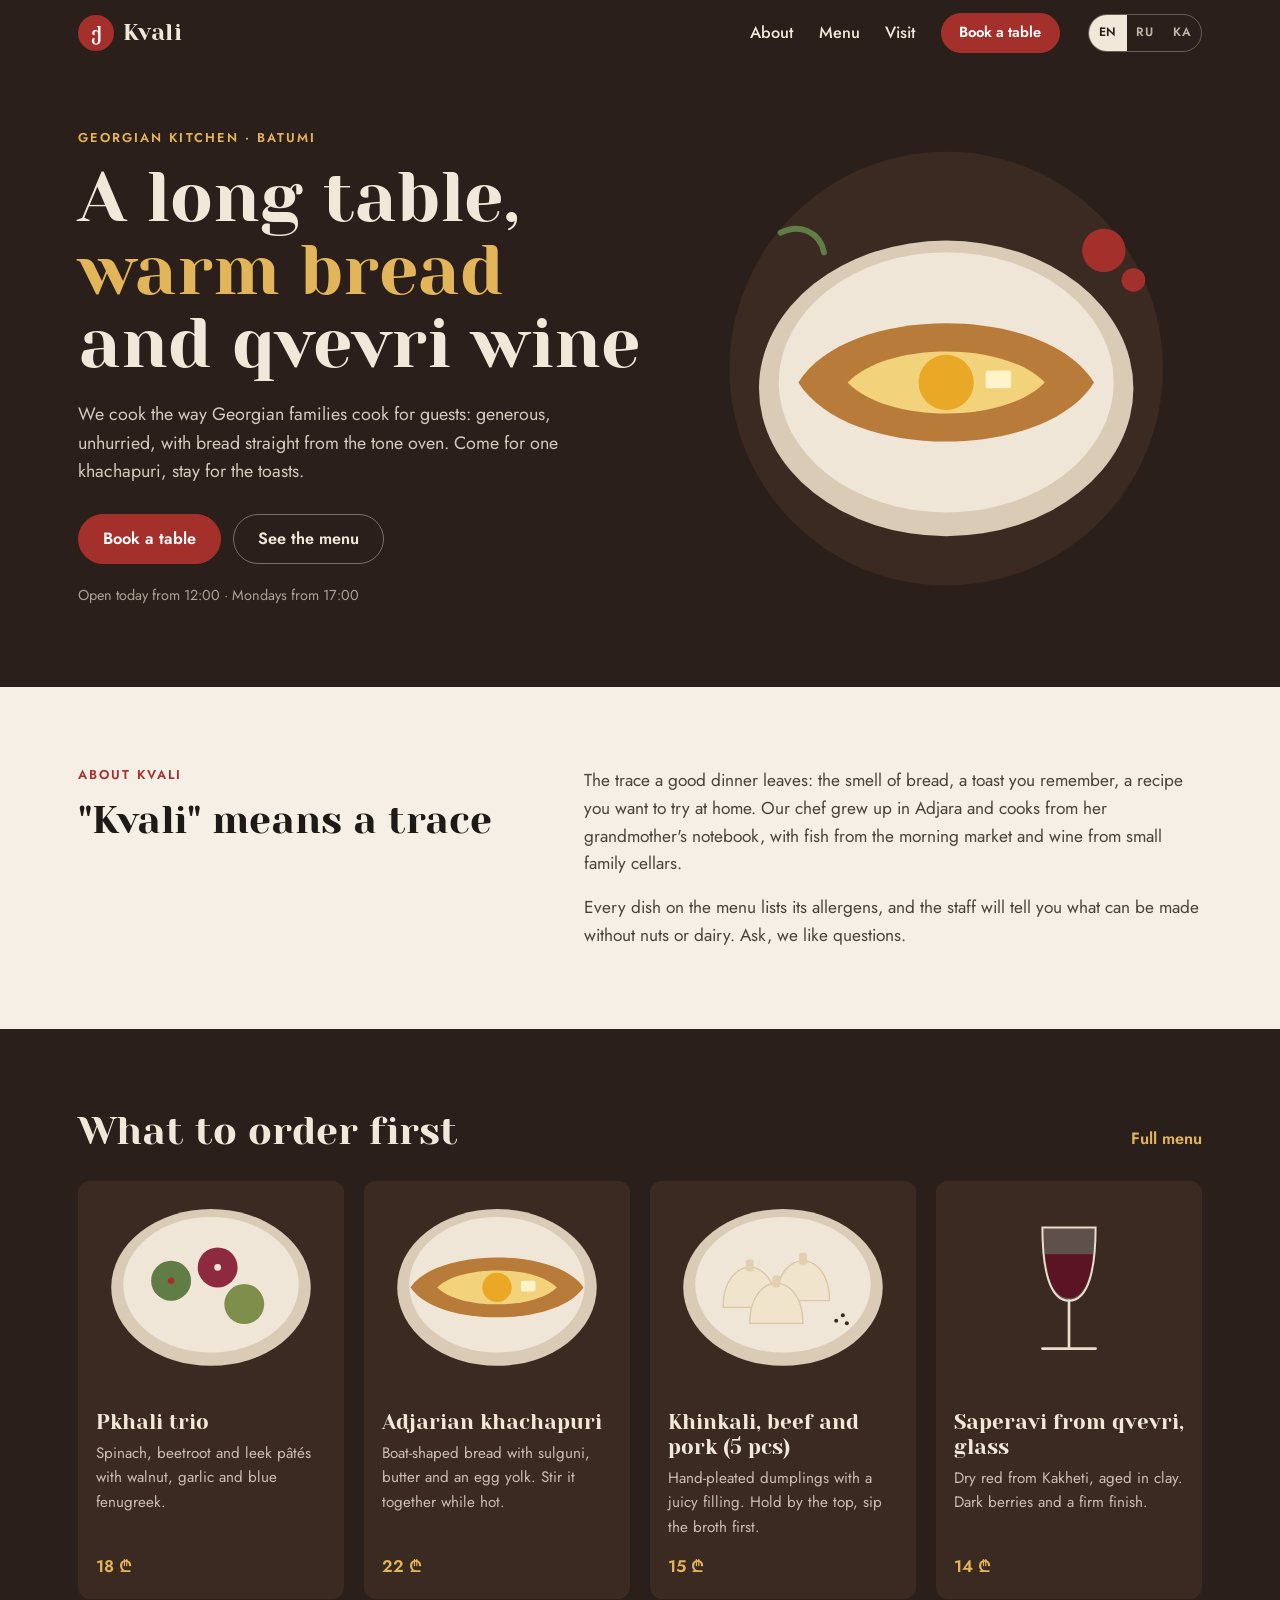
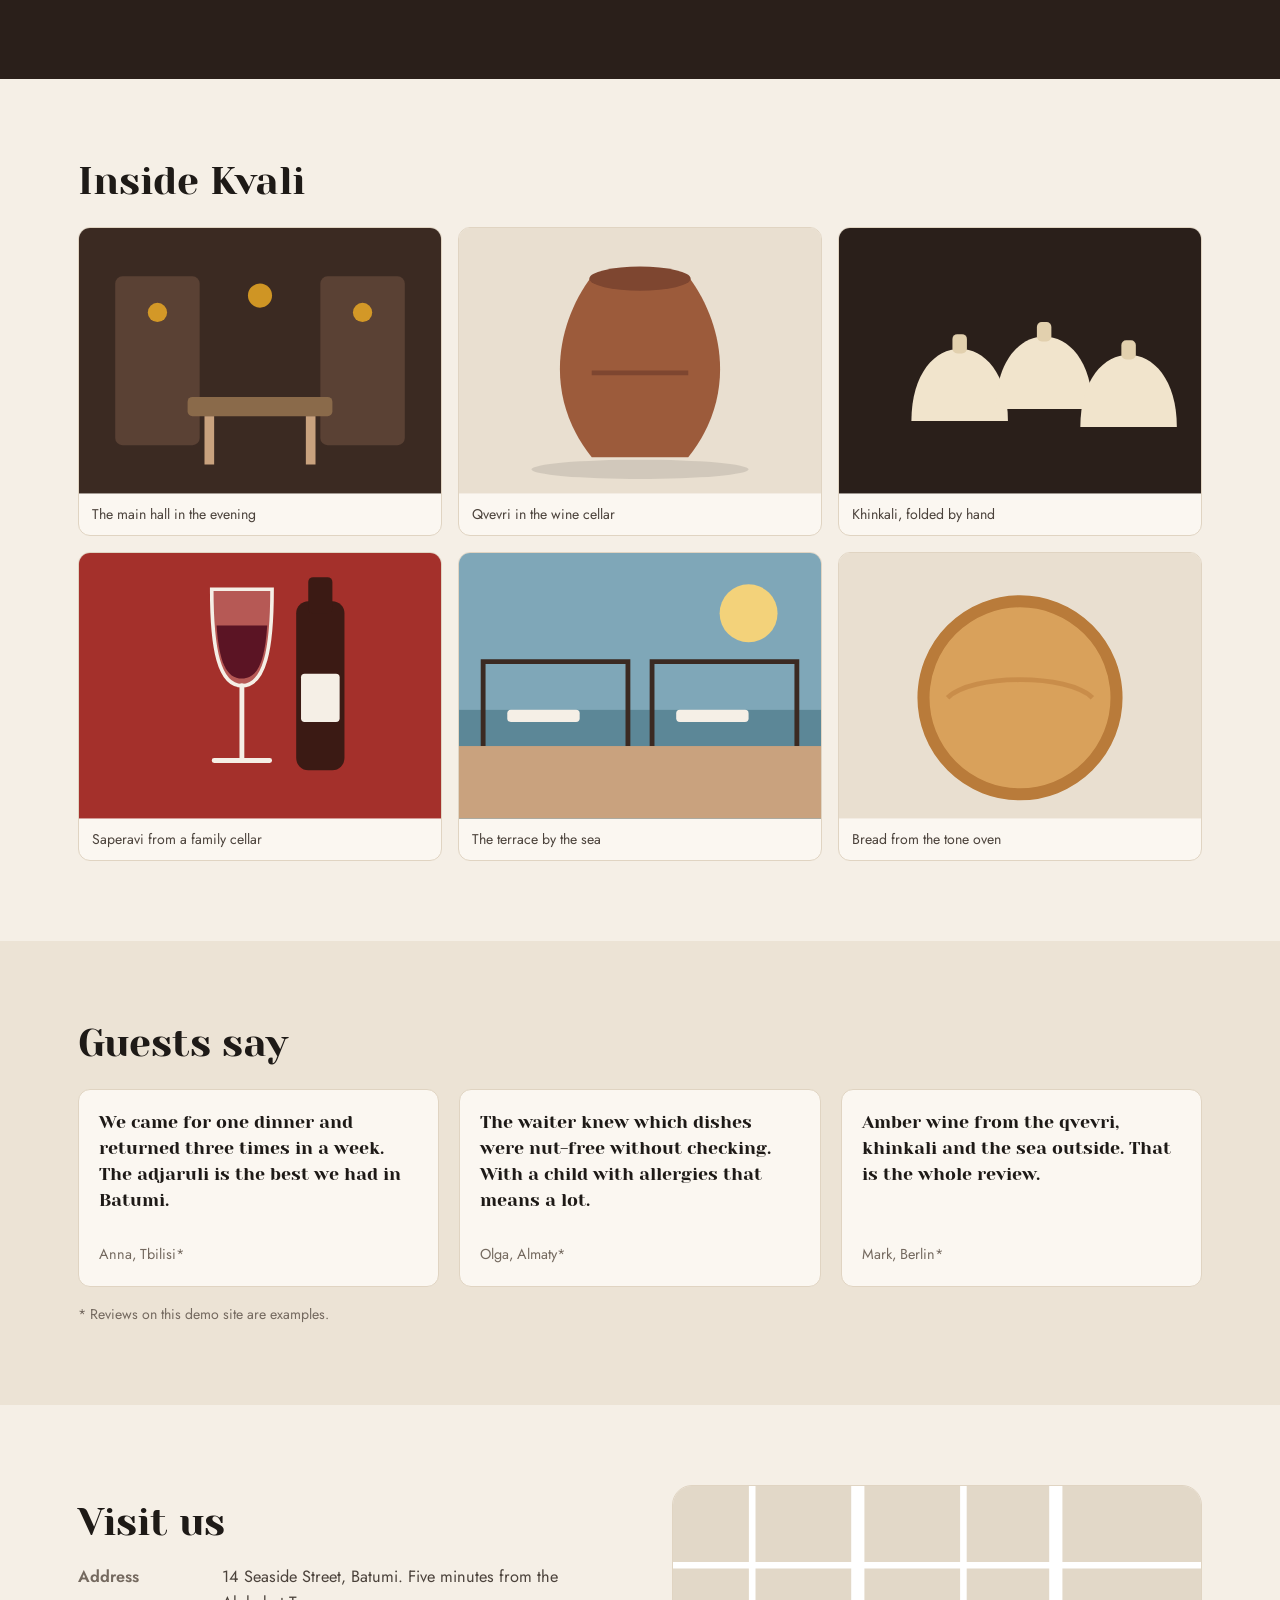
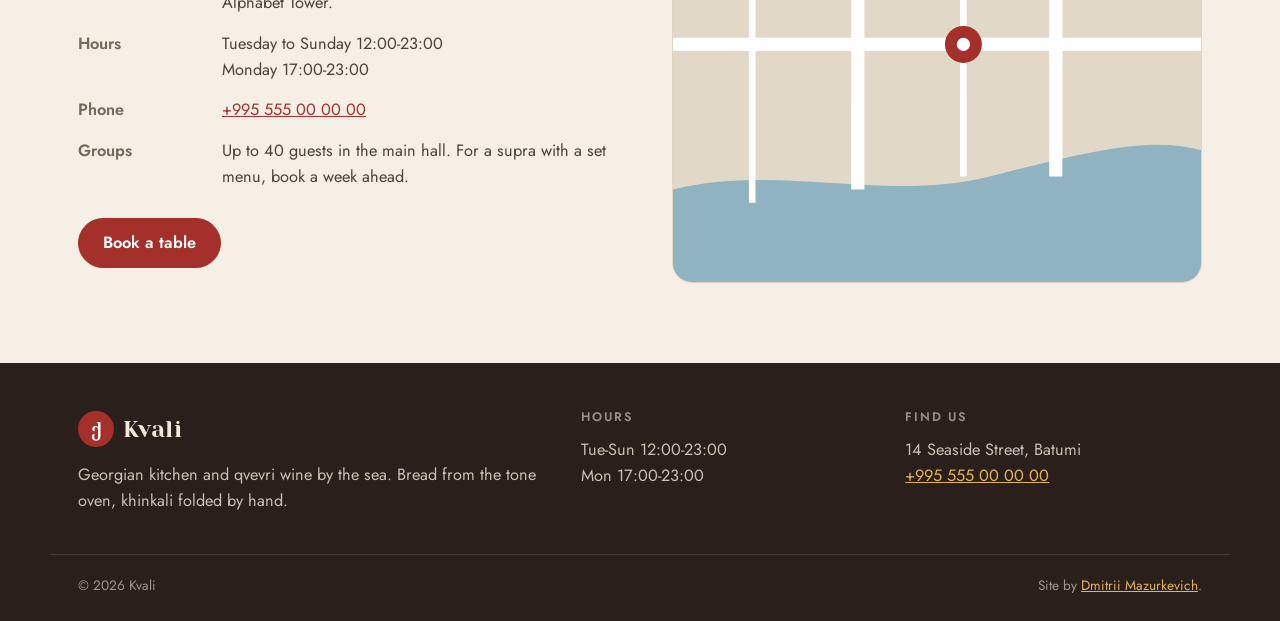
==== index.html @ 32d6c197 "Site files, README and preview" ====
<!DOCTYPE html>
<html lang="en">
<head>
<meta charset="utf-8">
<meta name="viewport" content="width=device-width, initial-scale=1">
<title data-i18n="home.metaTitle">Kvali - Georgian kitchen and qvevri wine in Batumi</title>
<meta name="description" data-i18n-attr="content:home.metaDesc" content="Georgian restaurant by the sea in Batumi: khachapuri from the tone oven, hand-folded khinkali, qvevri wine. Book a table online.">
<meta name="theme-color" content="#2A1F1A">
<link rel="canonical" href="https://dmitrii-mazurkevich.github.io/restaurant-website/">
<link rel="alternate" hreflang="en" href="https://dmitrii-mazurkevich.github.io/restaurant-website/index.html?lang=en">
<link rel="alternate" hreflang="ru" href="https://dmitrii-mazurkevich.github.io/restaurant-website/index.html?lang=ru">
<link rel="alternate" hreflang="ka" href="https://dmitrii-mazurkevich.github.io/restaurant-website/index.html?lang=ka">
<meta property="og:type" content="restaurant">
<meta property="og:title" content="Kvali - Georgian kitchen and qvevri wine in Batumi">
<meta property="og:description" content="Georgian restaurant by the sea in Batumi: khachapuri from the tone oven, hand-folded khinkali, qvevri wine. Book a table online.">
<link rel="icon" href="data:image/svg+xml,%3Csvg xmlns='http://www.w3.org/2000/svg' viewBox='0 0 64 64'%3E%3Crect width='64' height='64' rx='14' fill='%23A4302B'/%3E%3Cpath d='M14 34c6-12 30-12 36 0-6 12-30 12-36 0z' fill='%23F5EFE6'/%3E%3Ccircle cx='32' cy='34' r='5' fill='%23E9A825'/%3E%3C/svg%3E">
<link rel="preconnect" href="https://fonts.googleapis.com">
<link rel="preconnect" href="https://fonts.gstatic.com" crossorigin>
<link rel="stylesheet" href="https://fonts.googleapis.com/css2?family=Jost:wght@400;500;600&family=Yeseva+One&family=Noto+Sans+Georgian:wght@400;500;600&family=Noto+Serif+Georgian:wght@600&display=swap">
<link rel="stylesheet" href="assets/css/style.css">
<script>
  (function () {
    var d = document.documentElement, langs = ['en', 'ru', 'ka'], lang = null;
    var m = location.search.match(/[?&]lang=([a-z]{2})/i);
    if (m && langs.indexOf(m[1].toLowerCase()) > -1) lang = m[1].toLowerCase();
    if (!lang) { try { var s = localStorage.getItem('kv-lang'); if (langs.indexOf(s) > -1) lang = s; } catch (e) {} }
    if (!lang) { var n = navigator.language || ''; lang = /^ru/i.test(n) ? 'ru' : /^ka/i.test(n) ? 'ka' : 'en'; }
    d.setAttribute('data-lang', lang);
    if (lang !== 'en') { d.className += ' i18n-pending'; setTimeout(function () { d.classList.remove('i18n-pending'); }, 1200); }
  })();
</script>
<script type="application/ld+json">
{
  "@context": "https://schema.org",
  "@type": "Restaurant",
  "name": "Kvali",
  "servesCuisine": "Georgian",
  "priceRange": "₾₾",
  "acceptsReservations": "https://dmitrii-mazurkevich.github.io/restaurant-website/booking.html",
  "hasMenu": "https://dmitrii-mazurkevich.github.io/restaurant-website/menu.html",
  "telephone": "+995555000000",
  "address": { "@type": "PostalAddress", "streetAddress": "14 Seaside Street", "addressLocality": "Batumi", "addressCountry": "GE" },
  "openingHoursSpecification": [
    { "@type": "OpeningHoursSpecification", "dayOfWeek": ["Tuesday","Wednesday","Thursday","Friday","Saturday","Sunday"], "opens": "12:00", "closes": "23:00" },
    { "@type": "OpeningHoursSpecification", "dayOfWeek": "Monday", "opens": "17:00", "closes": "23:00" }
  ]
}
</script>
</head>
<body data-page="home">
<a class="skip-link" href="#main" data-i18n="nav.skip">Skip to content</a>

<header class="site-header">
  <div class="container header__inner">
    <a class="logo" href="index.html" aria-label="Kvali, home">
      <span class="logo__mark" aria-hidden="true">ქ</span><span class="logo__name">Kvali</span>
    </a>
    <nav class="menu" id="menu" aria-label="Main">
      <a href="index.html#about" data-i18n="nav.about">About</a>
      <a href="menu.html" data-i18n="nav.menu">Menu</a>
      <a href="index.html#visit" data-i18n="nav.visit">Visit</a>
      <a class="btn btn--sm menu__cta" href="booking.html" data-i18n="nav.book">Book a table</a>
    </nav>
    <div class="header__actions">
      <div class="lang" role="group" aria-label="Language">
        <button type="button" data-lang="en" aria-pressed="true">EN</button>
        <button type="button" data-lang="ru" aria-pressed="false">RU</button>
        <button type="button" data-lang="ka" aria-pressed="false">KA</button>
      </div>
      <button class="menu-toggle" type="button" aria-expanded="false" aria-controls="menu" aria-label="Menu" data-i18n-attr="aria-label:nav.menuBtn">
        <svg viewBox="0 0 24 24" fill="none" stroke="currentColor" stroke-width="1.8" stroke-linecap="round" aria-hidden="true"><path d="M4 7h16M4 12h16M4 17h16"/></svg>
      </button>
    </div>
  </div>
</header>

<main id="main">
<section class="hero">
  <div class="container hero__grid">
    <div class="hero__copy">
      <p class="eyebrow" data-i18n="home.eyebrow">Georgian kitchen · Batumi</p>
      <h1 class="hero__title" data-i18n-html="home.title">A long table, <em>warm bread</em> and qvevri wine</h1>
      <p class="hero__lede" data-i18n="home.lede">We cook the way Georgian families cook for guests: generous, unhurried, with bread straight from the tone oven. Come for one khachapuri, stay for the toasts.</p>
      <div class="hero__actions">
        <a class="btn" href="booking.html" data-i18n="home.cta1">Book a table</a>
        <a class="btn btn--ghost" href="menu.html" data-i18n="home.cta2">See the menu</a>
      </div>
      <p class="hero__hours" data-i18n="home.hoursShort">Open today from 12:00 · Mondays from 17:00</p>
    </div>
    <div class="hero__art" aria-hidden="true">
      <svg viewBox="0 0 520 460" xmlns="http://www.w3.org/2000/svg">
        <circle cx="260" cy="230" r="220" fill="#3B2A22"/>
        <ellipse cx="260" cy="250" rx="190" ry="150" fill="#D9CBB5"/><ellipse cx="260" cy="244" rx="170" ry="132" fill="#EFE6D8"/>
        <path d="M110 244c50-80 250-80 300 0-50 80-250 80-300 0z" fill="#B97B3A"/>
        <path d="M160 244c40-42 160-42 200 0-40 42-160 42-200 0z" fill="#F2D27A"/>
        <circle cx="260" cy="244" r="28" fill="#E9A825"/>
        <rect x="300" y="232" width="26" height="18" rx="3" fill="#FFF3C9"/>
        <g fill="#A4302B"><circle cx="420" cy="110" r="22"/><circle cx="450" cy="140" r="12"/></g>
        <path d="M92 92c20-10 40 0 44 20" stroke="#5F7D45" stroke-width="6" fill="none" stroke-linecap="round"/>
      </svg>
    </div>
  </div>
</section>

<section class="section" id="about">
  <div class="container about">
    <div>
      <p class="eyebrow" data-i18n="home.aboutEyebrow">About Kvali</p>
      <h2 class="h2" data-i18n="home.aboutTitle">"Kvali" means a trace</h2>
    </div>
    <div class="about__text">
      <p data-i18n="home.about1">The trace a good dinner leaves: the smell of bread, a toast you remember, a recipe you want to try at home. Our chef grew up in Adjara and cooks from her grandmother's notebook, with fish from the morning market and wine from small family cellars.</p>
      <p data-i18n="home.about2">Every dish on the menu lists its allergens, and the staff will tell you what can be made without nuts or dairy. Ask, we like questions.</p>
    </div>
  </div>
</section>

<section class="section section--dark">
  <div class="container">
    <div class="section-head">
      <h2 class="h2" data-i18n="home.sigTitle">What to order first</h2>
      <a class="link link--light" href="menu.html" data-i18n="home.sigAll">Full menu</a>
    </div>
    <div class="sig-grid" data-signature></div>
  </div>
</section>

<section class="section">
  <div class="container">
    <h2 class="h2 mb" data-i18n="home.galTitle">Inside Kvali</h2>
    <div class="gallery">
      <figure class="gallery__item"><svg viewBox="0 0 300 220" aria-hidden="true"><rect width="300" height="220" fill="#3B2A22"/><rect x="30" y="40" width="70" height="140" rx="6" fill="#5A4134"/><rect x="200" y="40" width="70" height="140" rx="6" fill="#5A4134"/><g fill="#E9A825" opacity=".85"><circle cx="65" cy="70" r="8"/><circle cx="235" cy="70" r="8"/><circle cx="150" cy="56" r="10"/></g><rect x="90" y="140" width="120" height="16" rx="4" fill="#8A6A4A"/><g fill="#C9A27E"><rect x="104" y="156" width="8" height="40"/><rect x="188" y="156" width="8" height="40"/></g></svg><figcaption data-i18n="home.g1">The main hall in the evening</figcaption></figure>
      <figure class="gallery__item"><svg viewBox="0 0 300 220" aria-hidden="true"><rect width="300" height="220" fill="#E9DFD0"/><path d="M110 40h80c30 40 40 100 0 150h-80c-40-50-30-110 0-150z" fill="#9C5B3B"/><ellipse cx="150" cy="42" rx="42" ry="10" fill="#7E4630"/><path d="M110 120h80" stroke="#7E4630" stroke-width="4"/><ellipse cx="150" cy="200" rx="90" ry="8" fill="#000" opacity=".1"/></svg><figcaption data-i18n="home.g2">Qvevri in the wine cellar</figcaption></figure>
      <figure class="gallery__item"><svg viewBox="0 0 300 220" aria-hidden="true"><rect width="300" height="220" fill="#2A1F1A"/><g fill="#F1E4CC"><path d="M60 160c0-40 20-60 40-60s40 20 40 60z"/><path d="M130 150c0-40 20-60 40-60s40 20 40 60z"/><path d="M200 165c0-40 20-60 40-60s40 20 40 60z"/></g><g fill="#E2D0AE"><rect x="94" y="88" width="12" height="16" rx="4"/><rect x="164" y="78" width="12" height="16" rx="4"/><rect x="234" y="93" width="12" height="16" rx="4"/></g></svg><figcaption data-i18n="home.g3">Khinkali, folded by hand</figcaption></figure>
      <figure class="gallery__item"><svg viewBox="0 0 300 220" aria-hidden="true"><rect width="300" height="220" fill="#A4302B"/><path d="M110 30h50c0 50-6 80-25 80s-25-30-25-80z" fill="rgba(255,255,255,.2)" stroke="#F5EFE6" stroke-width="3"/><path d="M114 60h42c-2 30-8 44-21 44s-19-14-21-44z" fill="#5B1424"/><path d="M135 110v60M112 172h46" stroke="#F5EFE6" stroke-width="4" stroke-linecap="round"/><rect x="180" y="40" width="40" height="140" rx="10" fill="#3B1A14"/><rect x="190" y="20" width="20" height="30" rx="4" fill="#3B1A14"/><rect x="184" y="100" width="32" height="40" rx="3" fill="#F5EFE6"/></svg><figcaption data-i18n="home.g4">Saperavi from a family cellar</figcaption></figure>
      <figure class="gallery__item"><svg viewBox="0 0 300 220" aria-hidden="true"><rect width="300" height="220" fill="#7FA7B8"/><rect y="130" width="300" height="90" fill="#5C8797"/><circle cx="240" cy="50" r="24" fill="#F3D27A"/><rect x="0" y="160" width="300" height="60" fill="#C9A27E"/><g fill="#F5EFE6"><rect x="40" y="130" width="60" height="10" rx="3"/><rect x="180" y="130" width="60" height="10" rx="3"/></g><path d="M20 160V90h120v70M160 160V90h120v70" stroke="#3B2A22" stroke-width="4" fill="none"/></svg><figcaption data-i18n="home.g5">The terrace by the sea</figcaption></figure>
      <figure class="gallery__item"><svg viewBox="0 0 300 220" aria-hidden="true"><rect width="300" height="220" fill="#E9DFD0"/><circle cx="150" cy="120" r="80" fill="#D9A15B"/><circle cx="150" cy="120" r="80" fill="none" stroke="#B97B3A" stroke-width="10"/><path d="M90 120c20-20 100-20 120 0" stroke="#B97B3A" stroke-width="4" fill="none" opacity=".5"/></svg><figcaption data-i18n="home.g6">Bread from the tone oven</figcaption></figure>
    </div>
  </div>
</section>

<section class="section section--alt">
  <div class="container">
    <h2 class="h2 mb" data-i18n="home.revTitle">Guests say</h2>
    <div class="reviews">
      <blockquote class="review"><p data-i18n="home.r1">We came for one dinner and returned three times in a week. The adjaruli is the best we had in Batumi.</p><cite data-i18n="home.r1a">Anna, Tbilisi*</cite></blockquote>
      <blockquote class="review"><p data-i18n="home.r2">The waiter knew which dishes were nut-free without checking. With a child with allergies that means a lot.</p><cite data-i18n="home.r2a">Olga, Almaty*</cite></blockquote>
      <blockquote class="review"><p data-i18n="home.r3">Amber wine from the qvevri, khinkali and the sea outside. That is the whole review.</p><cite data-i18n="home.r3a">Mark, Berlin*</cite></blockquote>
    </div>
    <p class="muted small" data-i18n="home.revNote">* Reviews on this demo site are examples.</p>
  </div>
</section>

<section class="section" id="visit">
  <div class="container visit">
    <div>
      <h2 class="h2" data-i18n="home.visitTitle">Visit us</h2>
      <dl class="facts">
        <div><dt data-i18n="home.f1">Address</dt><dd data-i18n="home.f1v">14 Seaside Street, Batumi. Five minutes from the Alphabet Tower.</dd></div>
        <div><dt data-i18n="home.f2">Hours</dt><dd data-i18n-html="home.f2v">Tuesday to Sunday 12:00-23:00<br>Monday 17:00-23:00</dd></div>
        <div><dt data-i18n="home.f3">Phone</dt><dd><a href="tel:+995555000000">+995 555 00 00 00</a></dd></div>
        <div><dt data-i18n="home.f4">Groups</dt><dd data-i18n="home.f4v">Up to 40 guests in the main hall. For a supra with a set menu, book a week ahead.</dd></div>
      </dl>
      <a class="btn" href="booking.html" data-i18n="home.cta1">Book a table</a>
    </div>
    <div class="map" aria-hidden="true">
      <svg viewBox="0 0 400 300" xmlns="http://www.w3.org/2000/svg"><rect width="400" height="300" fill="#E2D8C8"/><path d="M0 230c80-20 160 10 240-10s120-30 160-20v100H0z" fill="#8FB3C1"/><g stroke="#FFFFFF" stroke-width="10" fill="none"><path d="M0 120h400M140 0v230M290 0v220"/></g><g stroke="#FFFFFF" stroke-width="5" fill="none"><path d="M0 60h400M60 0v240M220 0v220"/></g><circle cx="220" cy="120" r="14" fill="#A4302B"/><circle cx="220" cy="120" r="5" fill="#FFF"/></svg>
    </div>
  </div>
</section>
</main>

<footer class="site-footer">
  <div class="container footer__grid">
    <div>
      <p class="logo logo--footer"><span class="logo__mark" aria-hidden="true">ქ</span><span class="logo__name">Kvali</span></p>
      <p data-i18n="foot.about">Georgian kitchen and qvevri wine by the sea. Bread from the tone oven, khinkali folded by hand.</p>
    </div>
    <div>
      <h2 class="footer__h" data-i18n="foot.hours">Hours</h2>
      <p data-i18n-html="foot.hoursText">Tue-Sun 12:00-23:00<br>Mon 17:00-23:00</p>
    </div>
    <div>
      <h2 class="footer__h" data-i18n="foot.find">Find us</h2>
      <p data-i18n-html="foot.address">14 Seaside Street, Batumi<br><a href="tel:+995555000000">+995 555 00 00 00</a></p>
    </div>
  </div>
  <div class="container footer__bottom">
    <span>© 2026 Kvali</span>
    <span data-i18n-html="foot.concept">Site by <a href="https://github.com/dmitrii-mazurkevich">Dmitrii Mazurkevich</a>.</span>
  </div>
</footer>

<script src="assets/js/i18n.js" defer></script>
<script src="assets/js/menu-data.js" defer></script>
<script src="assets/js/app.js" defer></script>
</body>
</html>
---- assets/css/style.css ----
/* ==========================================================================
   Kvali - restaurant design system
   Parchment + pomegranate red, walnut-dark sections.
   Yeseva One / Jost for Latin and Cyrillic, Noto Georgian for KA.
   ========================================================================== */

:root {
  --bg: #F5EFE6;
  --bg-alt: #ECE3D5;
  --surface: #FBF7F1;
  --ink: #1E1A17;
  --ink-2: #4B423B;
  --muted: #74695F;
  --line: #E0D4C2;
  --line-strong: #C7B8A2;
  --accent: #A4302B;
  --accent-2: #86241F;
  --accent-ink: #FFFFFF;
  --accent-soft: #F3DEDA;
  --dark: #2A1F1A;
  --dark-2: #3B2A22;
  --on-dark: #F2E8DA;
  --gold: #E3B55A;
  --ok: #4F6B3E;
  --danger: #A12D2D;

  --font-display: "Yeseva One", "Noto Serif Georgian", Georgia, serif;
  --font-sans: "Jost", "Noto Sans Georgian", -apple-system, "Segoe UI", Arial, sans-serif;
  --r-sm: 6px; --r-md: 12px; --r-lg: 20px; --r-full: 999px;
  --container: 1180px;
  --ease: cubic-bezier(.22, .61, .36, 1);
  color-scheme: light;
}
/* Georgian reads better a touch smaller and with more line height. */
:root[data-lang="ka"] { --font-display: "Noto Serif Georgian", Georgia, serif; }
:root[data-lang="ka"] body { line-height: 1.7; }
:root[data-lang="ka"] .hero__title, :root[data-lang="ka"] .h1 { letter-spacing: 0; font-size: clamp(1.9rem, 1.4rem + 2.4vw, 3.3rem); }

*, *::before, *::after { box-sizing: border-box; }
html { -webkit-text-size-adjust: 100%; scroll-behavior: smooth; scroll-padding-top: 130px; }
body { margin: 0; background: var(--bg); color: var(--ink); font: 400 1.02rem/1.6 var(--font-sans); -webkit-font-smoothing: antialiased; }
img, svg { display: block; max-width: 100%; }
a { color: var(--accent); }
h1, h2, h3 { margin: 0; font-weight: 400; }
p { margin: 0 0 1rem; }
p:last-child { margin-bottom: 0; }
button, input, select, textarea { font: inherit; color: inherit; }
:focus-visible { outline: 2px solid var(--accent); outline-offset: 2px; }
@media (prefers-reduced-motion: reduce) { *, *::before, *::after { transition: none !important; scroll-behavior: auto !important; } }
.visually-hidden { position: absolute !important; width: 1px; height: 1px; overflow: hidden; clip: rect(0 0 0 0); white-space: nowrap; }
.skip-link { position: absolute; left: 1rem; top: -3rem; background: var(--ink); color: var(--bg); padding: .6rem 1rem; border-radius: var(--r-sm); z-index: 100; }
.skip-link:focus { top: 1rem; }
.container { width: 100%; max-width: var(--container); margin-inline: auto; padding-inline: 16px; }
@media (min-width: 700px) { .container { padding-inline: 28px; } }
.muted { color: var(--muted); }
.small { font-size: .88rem; }
.mb { margin-bottom: 1.5rem; }
html.i18n-pending body { visibility: hidden; }

.eyebrow { font: 600 .8rem/1.3 var(--font-sans); letter-spacing: .16em; text-transform: uppercase; color: var(--accent); margin-bottom: .9rem; }
.h1 { font: 400 clamp(2.1rem, 1.6rem + 2.4vw, 3.4rem)/1.08 var(--font-display); margin-bottom: .6rem; }
.h2 { font: 400 clamp(1.7rem, 1.4rem + 1.3vw, 2.5rem)/1.12 var(--font-display); }
.lede { font-size: 1.1rem; color: var(--ink-2); max-width: 60ch; margin-bottom: 1.75rem; }

.btn { display: inline-flex; align-items: center; justify-content: center; gap: .5rem; min-height: 48px; padding: .7rem 1.5rem; border-radius: var(--r-full); background: var(--accent); color: var(--accent-ink); border: 1px solid var(--accent); font-weight: 600; text-decoration: none; cursor: pointer; transition: background .18s var(--ease), color .18s; }
.btn:hover { background: var(--accent-2); border-color: var(--accent-2); }
.btn--ghost { background: transparent; color: var(--ink); border-color: var(--line-strong); }
.btn--ghost:hover { background: var(--surface); color: var(--ink); border-color: var(--ink); }
.btn--sm { min-height: 40px; padding: .45rem 1.1rem; font-size: .92rem; }
.link { color: var(--accent); font-weight: 600; text-decoration: none; }
.link:hover { text-decoration: underline; }
.link--light { color: var(--gold); }
.linkbtn { background: none; border: 0; padding: 0; color: var(--accent); text-decoration: underline; cursor: pointer; font-weight: 600; }

/* ---------- header ---------- */
.demo-note { margin: 0; background: var(--ink); color: var(--bg); font-size: .8rem; text-align: center; padding: .5rem 16px; }
.demo-note a { color: var(--bg); font-weight: 700; margin-left: .4rem; }
.site-header { position: sticky; top: 0; z-index: 40; background: var(--dark); color: var(--on-dark); }
.header__inner { display: flex; align-items: center; gap: .75rem; min-height: 66px; position: relative; }
.logo { display: inline-flex; align-items: center; gap: .55rem; color: var(--on-dark); text-decoration: none; margin: 0; }
.logo__mark { width: 36px; height: 36px; border-radius: 50%; display: grid; place-items: center; background: var(--accent); color: #fff; font: 600 1.15rem/1 "Noto Serif Georgian", serif; }
.logo__name { font: 400 1.45rem/1 "Yeseva One", Georgia, serif; letter-spacing: .02em; }
.menu { display: none; }
.menu a:not(.btn) { color: var(--on-dark); text-decoration: none; font-weight: 500; }
.menu a:not(.btn):hover, .menu a[aria-current="page"]:not(.btn) { color: var(--gold); }
.menu.is-open { display: grid; position: absolute; left: -16px; right: -16px; top: 100%; background: var(--dark-2); padding: .5rem 16px 1.1rem; gap: 0; }
.menu.is-open a:not(.btn) { padding: .85rem 0; border-bottom: 1px solid rgba(242, 232, 218, .12); font-size: 1.05rem; }
.menu.is-open .btn { margin-top: .9rem; }
@media (min-width: 960px) {
  .menu, .menu.is-open { display: flex; position: static; background: none; padding: 0; gap: 1.6rem; align-items: center; margin-left: auto; }
  .menu.is-open a:not(.btn) { padding: 0; border: 0; font-size: inherit; }
  .menu.is-open .btn { margin: 0; }
  .menu-toggle { display: none; }
}
.header__actions { display: flex; align-items: center; gap: .5rem; margin-left: auto; }
@media (min-width: 960px) { .header__actions { margin-left: 1rem; } }
.lang { display: inline-flex; border: 1px solid rgba(242, 232, 218, .3); border-radius: var(--r-full); overflow: hidden; }
.lang button { border: 0; background: transparent; color: rgba(242, 232, 218, .75); padding: .4rem .6rem; min-height: 36px; font-size: .76rem; font-weight: 600; letter-spacing: .06em; cursor: pointer; }
.lang button[aria-pressed="true"] { background: var(--on-dark); color: var(--dark); }
.menu-toggle { width: 44px; height: 44px; border: 0; background: transparent; color: var(--on-dark); display: grid; place-items: center; cursor: pointer; border-radius: var(--r-full); }
.menu-toggle svg { width: 24px; height: 24px; }
@media (min-width: 960px) { .menu-toggle { display: none; } }

/* ---------- sections ---------- */
.section { padding: 3.25rem 0; }
.section--tight { padding: 2rem 0 3.5rem; }
.section--alt { background: var(--bg-alt); }
.section--dark { background: var(--dark); color: var(--on-dark); }
@media (min-width: 900px) { .section { padding: 5rem 0; } }
.section-head { display: flex; flex-wrap: wrap; justify-content: space-between; align-items: baseline; gap: .5rem 1rem; margin-bottom: 1.75rem; }

/* ---------- hero ---------- */
.hero { background: var(--dark); color: var(--on-dark); padding: 2.25rem 0 3rem; overflow: hidden; }
.hero__grid { display: grid; gap: 2rem; align-items: center; }
@media (min-width: 900px) { .hero { padding: 4rem 0 5rem; } .hero__grid { grid-template-columns: 1.1fr 1fr; gap: 3rem; } }
.hero .eyebrow { color: var(--gold); }
.hero__title { font: 400 clamp(2.4rem, 1.7rem + 3.4vw, 4.4rem)/1.04 var(--font-display); margin-bottom: 1.2rem; }
.hero__title em { font-style: normal; color: var(--gold); }
.hero__lede { font-size: 1.12rem; color: rgba(242, 232, 218, .85); max-width: 46ch; margin-bottom: 1.75rem; }
.hero__actions { display: flex; flex-wrap: wrap; gap: .75rem; }
.hero .btn--ghost { color: var(--on-dark); border-color: rgba(242, 232, 218, .4); }
.hero .btn--ghost:hover { background: var(--dark-2); color: var(--on-dark); border-color: var(--on-dark); }
.hero__hours { margin-top: 1.25rem; font-size: .9rem; color: rgba(242, 232, 218, .65); }
.hero__art svg { width: 100%; height: auto; max-width: 520px; margin-inline: auto; }

/* ---------- about ---------- */
.about { display: grid; gap: 1.5rem; }
@media (min-width: 900px) { .about { grid-template-columns: 1fr 1.4fr; gap: 4rem; } }
.about__text p { color: var(--ink-2); font-size: 1.08rem; }

/* ---------- signature dishes ---------- */
.sig-grid { display: grid; gap: 1rem; }
@media (min-width: 700px) { .sig-grid { grid-template-columns: repeat(2, 1fr); gap: 1.25rem; } }
@media (min-width: 1100px) { .sig-grid { grid-template-columns: repeat(4, 1fr); } }
.sig { background: var(--dark-2); border-radius: var(--r-md); overflow: hidden; display: flex; flex-direction: column; }
.sig__art svg { width: 100%; height: auto; }
.sig__body { padding: 1rem 1.1rem 1.2rem; display: flex; flex-direction: column; gap: .4rem; flex: 1; }
.sig__name { font: 400 1.3rem/1.2 var(--font-display); color: var(--on-dark); }
.sig__body p { color: rgba(242, 232, 218, .78); font-size: .95rem; margin: 0; }
.sig__price { margin-top: auto; padding-top: .5rem; color: var(--gold); font-weight: 600; font-size: 1.05rem; }

/* ---------- gallery ---------- */
.gallery { display: grid; grid-template-columns: repeat(2, minmax(0, 1fr)); gap: .75rem; }
@media (min-width: 800px) { .gallery { grid-template-columns: repeat(3, 1fr); gap: 1rem; } }
.gallery__item { margin: 0; border-radius: var(--r-md); overflow: hidden; background: var(--surface); border: 1px solid var(--line); }
.gallery__item svg { width: 100%; height: auto; }
.gallery__item figcaption { padding: .6rem .8rem; font-size: .88rem; color: var(--ink-2); }

/* ---------- reviews ---------- */
.reviews { display: grid; gap: 1rem; margin-bottom: 1rem; }
@media (min-width: 800px) { .reviews { grid-template-columns: repeat(3, 1fr); gap: 1.25rem; } }
.review { margin: 0; background: var(--surface); border: 1px solid var(--line); border-radius: var(--r-md); padding: 1.25rem; display: flex; flex-direction: column; gap: .8rem; }
.review p { font: 400 1.12rem/1.45 var(--font-display); color: var(--ink); }
:root[data-lang="ka"] .review p { font-size: 1rem; }
.review cite { font-style: normal; color: var(--muted); font-size: .9rem; margin-top: auto; }

/* ---------- visit ---------- */
.visit { display: grid; gap: 2rem; align-items: center; }
@media (min-width: 900px) { .visit { grid-template-columns: 1fr 1fr; gap: 4rem; } }
.facts { margin: 1.25rem 0 1.75rem; display: grid; gap: .9rem; }
.facts > div { display: grid; gap: .1rem; }
@media (min-width: 560px) { .facts > div { grid-template-columns: 8rem 1fr; gap: 1rem; } }
.facts dt { font-weight: 600; color: var(--muted); }
.facts dd { margin: 0; color: var(--ink-2); }
.map svg { width: 100%; height: auto; border-radius: var(--r-lg); border: 1px solid var(--line); }

/* ---------- menu page ---------- */
.menu-tools { background: var(--surface); border: 1px solid var(--line); border-radius: var(--r-md); padding: 1rem; margin-bottom: 1rem; }
.mfilters { display: grid; gap: .9rem; }
@media (min-width: 800px) { .mfilters { grid-template-columns: 1.4fr 1fr; gap: 1.5rem; } }
.mfilters fieldset { border: 0; padding: 0; margin: 0; }
.mfilters legend { font-weight: 600; margin-bottom: .5rem; padding: 0; }
.chips { display: flex; flex-wrap: wrap; gap: .45rem; }
.chip { position: relative; cursor: pointer; }
.chip input { position: absolute; opacity: 0; inset: 0; margin: 0; cursor: pointer; }
.chip span { display: inline-flex; align-items: center; min-height: 40px; padding: .4rem .9rem; border: 1px solid var(--line-strong); border-radius: var(--r-full); font-size: .92rem; background: var(--bg); transition: all .15s; }
.chip input:checked + span { background: var(--ink); color: var(--bg); border-color: var(--ink); }
.chip input[type="checkbox"]:checked + span::before { content: "✕"; font-size: .75rem; margin-right: .4rem; }
.chip input:focus-visible + span { outline: 2px solid var(--accent); outline-offset: 2px; }
.hidden-note { margin: .9rem 0 0; font-size: .92rem; color: var(--ink-2); }
.hidden-note[hidden] { display: none; }
.catnav { position: sticky; top: 66px; z-index: 30; display: flex; gap: .4rem; overflow-x: auto; padding: .7rem 0; margin: 0 -16px 1rem; padding-inline: 16px; background: var(--bg); border-bottom: 1px solid var(--line); scrollbar-width: none; }
.catnav::-webkit-scrollbar { display: none; }
.catnav a { flex: none; padding: .45rem .95rem; border-radius: var(--r-full); background: var(--surface); border: 1px solid var(--line); text-decoration: none; color: var(--ink); font-size: .92rem; font-weight: 500; }
.catnav a:hover { border-color: var(--accent); color: var(--accent); }
.catnav a[aria-disabled="true"] { opacity: .4; pointer-events: none; }
@media (min-width: 700px) { .catnav { margin-inline: -28px; padding-inline: 28px; } }
.mcat { margin-bottom: 2.5rem; }
.mcat__title { font: 400 1.8rem/1.2 var(--font-display); margin-bottom: 1rem; color: var(--accent); }
.dishes { list-style: none; margin: 0; padding: 0; display: grid; gap: .25rem; }
@media (min-width: 900px) { .dishes { grid-template-columns: 1fr 1fr; column-gap: 2.5rem; } }
.dish { display: grid; grid-template-columns: 84px minmax(0, 1fr); gap: 1rem; padding: 1rem 0; border-bottom: 1px dashed var(--line-strong); }
@media (min-width: 600px) { .dish { grid-template-columns: 110px minmax(0, 1fr); } }
.dish__art { border-radius: var(--r-sm); overflow: hidden; align-self: start; }
.dish__art svg { width: 100%; height: auto; }
.dish__head { display: flex; align-items: baseline; gap: .5rem; }
.dish__name { font: 600 1.08rem/1.3 var(--font-sans); }
.dish__dots { flex: 1; border-bottom: 2px dotted var(--line-strong); min-width: 1rem; transform: translateY(-4px); }
.dish__price { font-weight: 600; white-space: nowrap; color: var(--accent); }
.dish__desc { color: var(--ink-2); font-size: .95rem; margin: .3rem 0 .5rem; }
.dish__meta { display: flex; flex-wrap: wrap; gap: .4rem .8rem; align-items: center; }
.dtags { display: flex; flex-wrap: wrap; gap: .3rem; }
.dtag { font-size: .75rem; font-weight: 600; padding: .2rem .5rem; border-radius: var(--r-sm); background: #E3EAD9; color: #3E5530; }
.dtag--spicy { background: var(--accent-soft); color: var(--accent-2); }
.als { display: inline-flex; gap: .25rem; }
.al { display: inline-grid; place-items: center; width: 24px; height: 24px; border-radius: 50%; border: 1px solid var(--line-strong); font: 600 .72rem/1 var(--font-sans); color: var(--ink-2); text-decoration: none; cursor: help; background: var(--surface); }
.legend { display: flex; flex-wrap: wrap; gap: .5rem 1rem; align-items: center; font-size: .9rem; color: var(--ink-2); margin: 1rem 0 .5rem; }
.legend__t { font-weight: 600; }
.legend [data-legend] { display: contents; }
.legend [data-legend] > span { display: inline-flex; align-items: center; gap: .35rem; }
.empty { padding: 2rem; text-align: center; color: var(--muted); background: var(--surface); border-radius: var(--r-md); border: 1px dashed var(--line-strong); }

/* ---------- booking ---------- */
.bk-wrap { max-width: 860px; }
.bk { display: grid; gap: 1rem; }
.bk__group { border: 1px solid var(--line); background: var(--surface); border-radius: var(--r-md); padding: 1rem; margin: 0; min-width: 0; }
@media (min-width: 700px) { .bk__group { padding: 1.4rem; } }
.bk__legend { font: 600 1.1rem/1.3 var(--font-sans); padding: 0 .4rem; display: flex; align-items: center; gap: .5rem; }
.bk__num { width: 28px; height: 28px; border-radius: 50%; background: var(--accent); color: #fff; display: grid; place-items: center; font-size: .85rem; }
.days { display: flex; gap: .5rem; overflow-x: auto; padding: .5rem 2px .4rem; scrollbar-width: thin; }
.day { position: relative; flex: none; cursor: pointer; }
.day input { position: absolute; opacity: 0; inset: 0; margin: 0; cursor: pointer; }
.day span { display: grid; place-items: center; min-width: 74px; padding: .55rem .6rem; border: 1px solid var(--line-strong); border-radius: var(--r-md); background: var(--bg); text-align: center; }
.day b { font-weight: 600; font-size: .92rem; text-transform: capitalize; }
.day small { color: var(--muted); font-size: .8rem; }
.day input:checked + span { background: var(--ink); border-color: var(--ink); color: var(--bg); }
.day input:checked + span small { color: rgba(245, 239, 230, .75); }
.day input:disabled + span { opacity: .4; cursor: not-allowed; }
.day input:focus-visible + span, .slot input:focus-visible + span, .seat input:focus-visible + span { outline: 2px solid var(--accent); outline-offset: 2px; }
.slots { display: grid; grid-template-columns: repeat(auto-fill, minmax(78px, 1fr)); gap: .45rem; margin-top: .5rem; }
.slot { position: relative; cursor: pointer; }
.slot input { position: absolute; opacity: 0; inset: 0; margin: 0; cursor: pointer; }
.slot span { display: grid; place-items: center; min-height: 44px; padding: .3rem; border: 1px solid var(--line-strong); border-radius: var(--r-sm); background: var(--bg); font-weight: 600; font-variant-numeric: tabular-nums; line-height: 1.1; }
.slot small { font-weight: 400; font-size: .7rem; color: var(--muted); }
.slot input:checked + span { background: var(--accent); border-color: var(--accent); color: #fff; }
.slot.is-full span { opacity: .5; text-decoration: line-through; cursor: not-allowed; }
.slot.is-full small { text-decoration: none; }
.bk__row { display: flex; flex-wrap: wrap; gap: 1rem; align-items: center; margin-top: .5rem; }
.stepper { display: inline-flex; align-items: center; border: 1px solid var(--line-strong); border-radius: var(--r-full); background: var(--bg); }
.stepper button { width: 46px; height: 46px; border: 0; background: none; font-size: 1.25rem; cursor: pointer; border-radius: var(--r-full); }
.stepper button:disabled { opacity: .35; cursor: not-allowed; }
.stepper > span { min-width: 4.5rem; text-align: center; }
.stepper b { font-size: 1.15rem; }
.seats { display: flex; flex-wrap: wrap; gap: .45rem; }
.seat { position: relative; cursor: pointer; }
.seat input { position: absolute; opacity: 0; inset: 0; margin: 0; cursor: pointer; }
.seat span { display: inline-flex; align-items: center; min-height: 44px; padding: .4rem 1rem; border: 1px solid var(--line-strong); border-radius: var(--r-full); background: var(--bg); }
.seat input:checked + span { border-color: var(--ink); box-shadow: inset 0 0 0 1px var(--ink); font-weight: 600; }
.seat input:disabled + span { opacity: .4; cursor: not-allowed; }
.note { background: var(--accent-soft); color: var(--accent-2); border-radius: var(--r-sm); padding: .6rem .8rem; margin: .9rem 0 0; font-size: .92rem; }
.note[hidden] { display: none; }
.bk__fields { display: grid; gap: 0 1rem; margin-top: .5rem; }
@media (min-width: 600px) { .bk__fields { grid-template-columns: 1fr 1fr; } .field--wide { grid-column: 1 / -1; } }
.field { display: grid; gap: .3rem; margin-bottom: 1rem; }
.field label { font-weight: 600; font-size: .94rem; }
.field input, .field textarea { width: 100%; min-height: 46px; border: 1px solid var(--line-strong); border-radius: var(--r-sm); padding: .55rem .8rem; background: var(--bg); }
.field textarea { resize: vertical; }
.field [aria-invalid="true"] { border-color: var(--danger); }
.error { color: var(--danger); font-size: .86rem; margin: .3rem 0 0; }
.error:empty { display: none; }
.check { display: flex; gap: .6rem; align-items: flex-start; cursor: pointer; }
.check input { width: 20px; height: 20px; accent-color: var(--accent); flex: none; margin-top: .15rem; }
.bk__submit { display: flex; flex-wrap: wrap; gap: 1rem; align-items: center; justify-content: space-between; background: var(--dark); color: var(--on-dark); border-radius: var(--r-md); padding: 1rem 1.2rem; position: sticky; bottom: .75rem; z-index: 20; }
.bk__summary { margin: 0; font-size: .95rem; }
.bk__summary .muted { color: rgba(242, 232, 218, .65); }
.bk__submit .btn { flex: 1 1 200px; }
@media (min-width: 700px) { .bk__submit .btn { flex: none; } }
.bk-done { background: var(--surface); border: 1px solid var(--line); border-radius: var(--r-md); padding: 2rem 1.25rem; text-align: center; display: grid; justify-items: center; gap: .8rem; }
.bk-done svg { color: var(--ok); }
.bk-done h2:focus { outline: none; }
.bk-done__actions { display: flex; flex-wrap: wrap; gap: .6rem; justify-content: center; margin-top: .5rem; }

/* ---------- footer ---------- */
.site-footer { background: var(--dark); color: rgba(242, 232, 218, .8); padding: 3rem 0 1.5rem; }
.site-footer a { color: var(--gold); }
.footer__grid { display: grid; gap: 1.75rem; }
@media (min-width: 800px) { .footer__grid { grid-template-columns: 1.6fr 1fr 1fr; } }
.logo--footer { margin-bottom: .9rem; }
.footer__h { font: 600 .78rem/1 var(--font-sans); letter-spacing: .14em; text-transform: uppercase; color: rgba(242, 232, 218, .55); margin-bottom: .8rem; }
.footer__bottom { display: flex; flex-wrap: wrap; justify-content: space-between; gap: .5rem 1rem; margin-top: 2.5rem; padding-top: 1.25rem; border-top: 1px solid rgba(242, 232, 218, .14); font-size: .85rem; color: rgba(242, 232, 218, .6); }
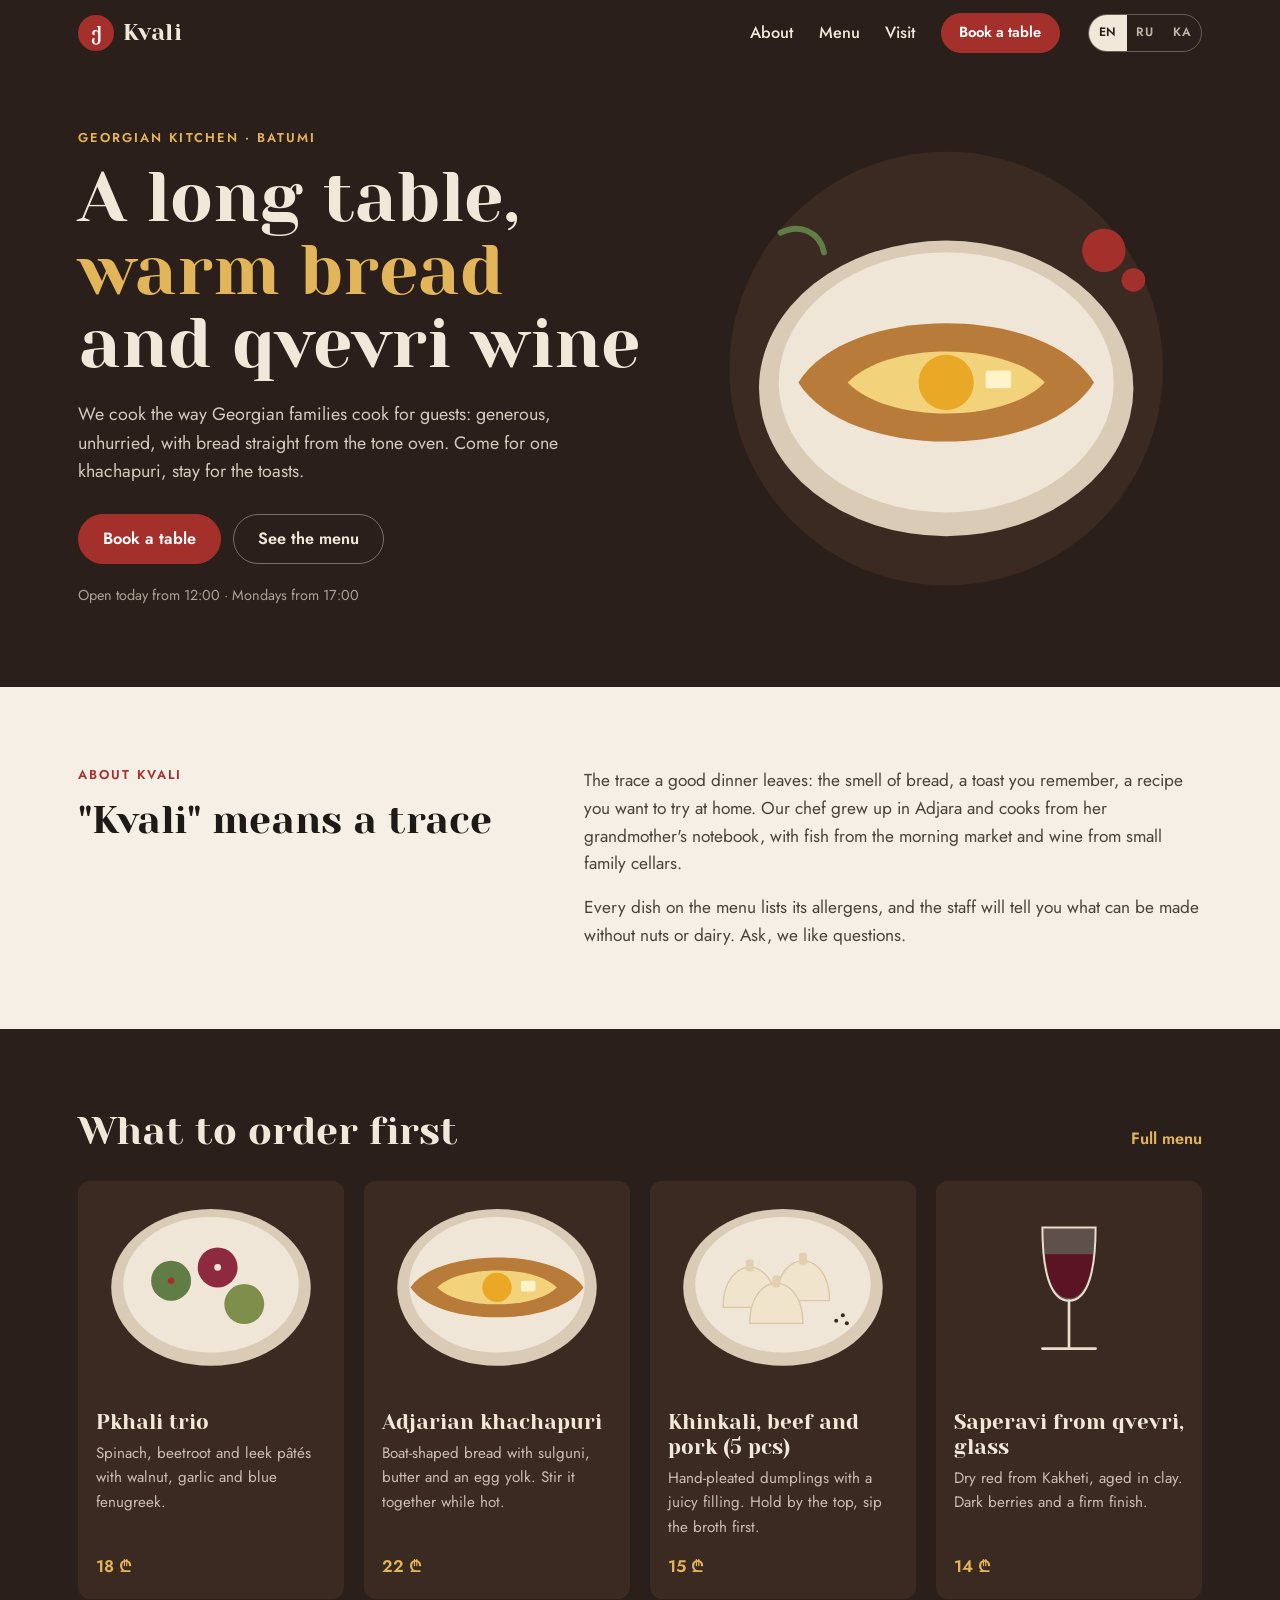
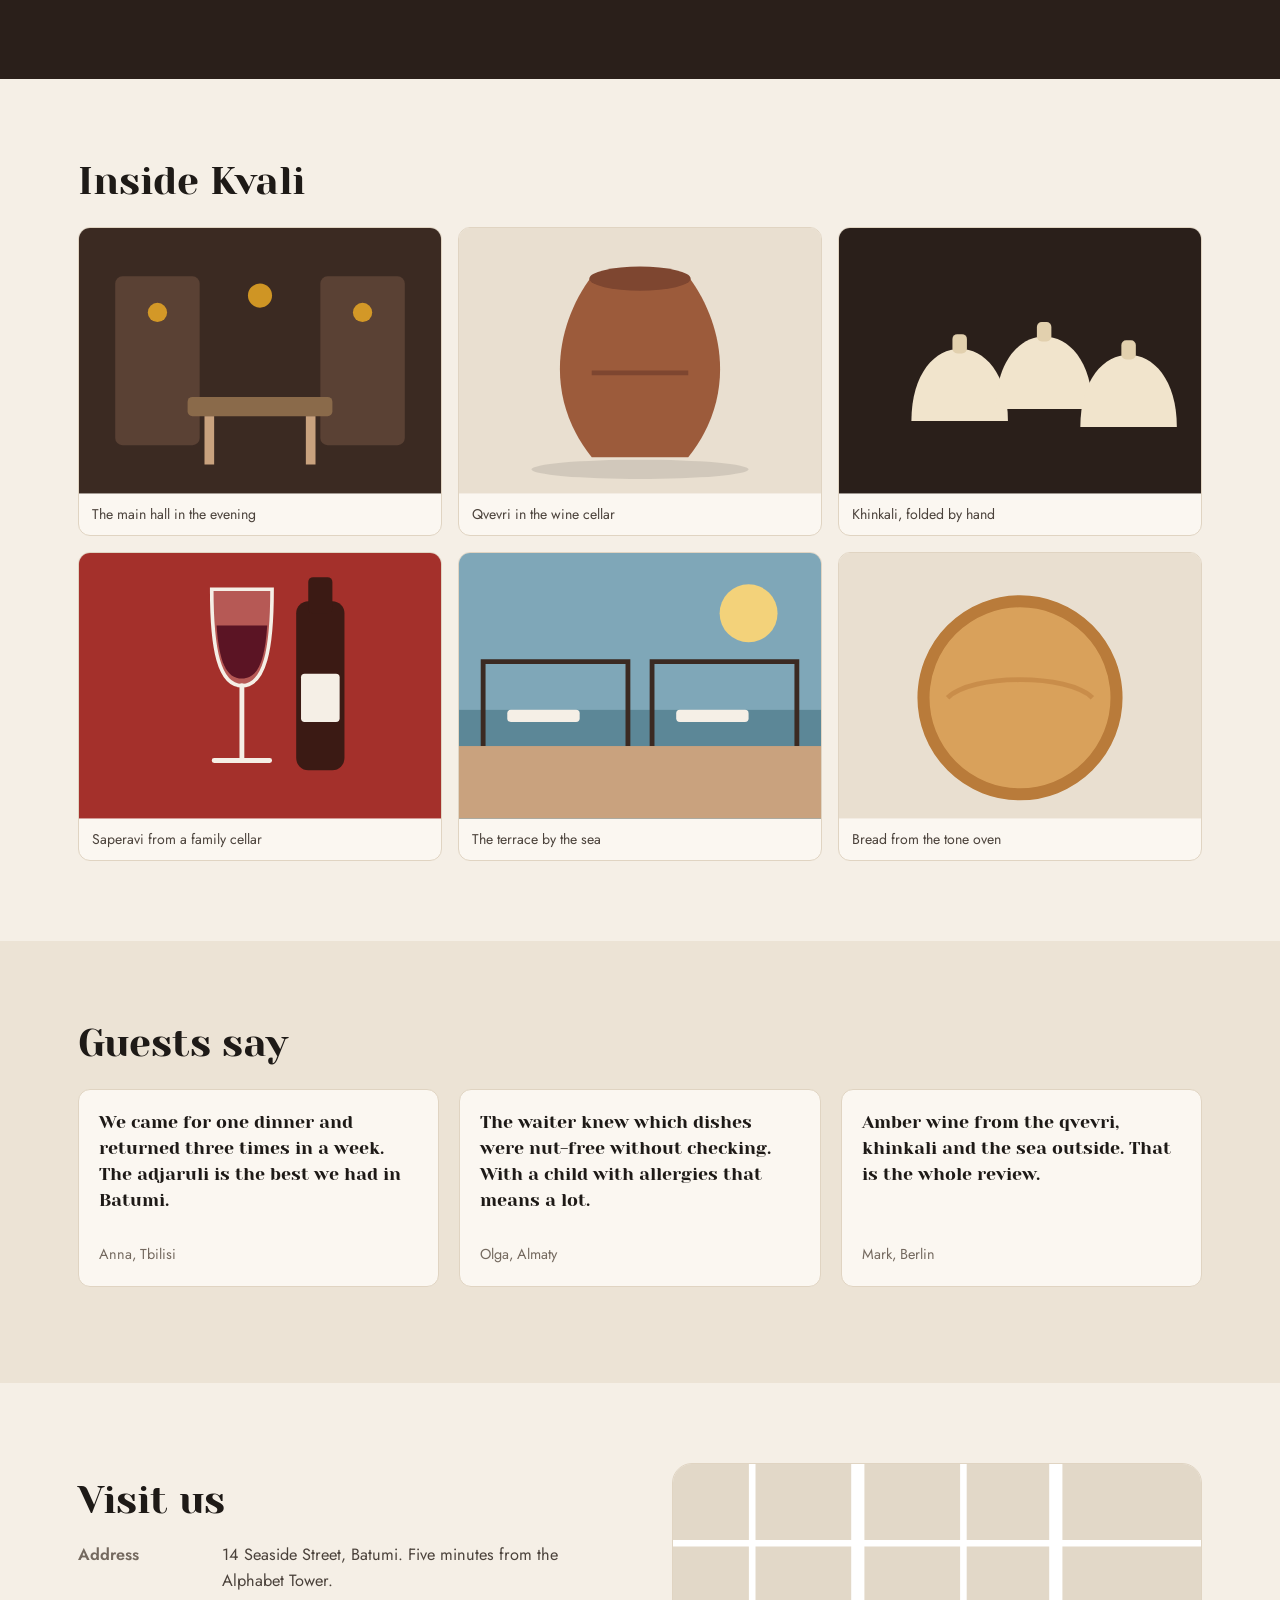
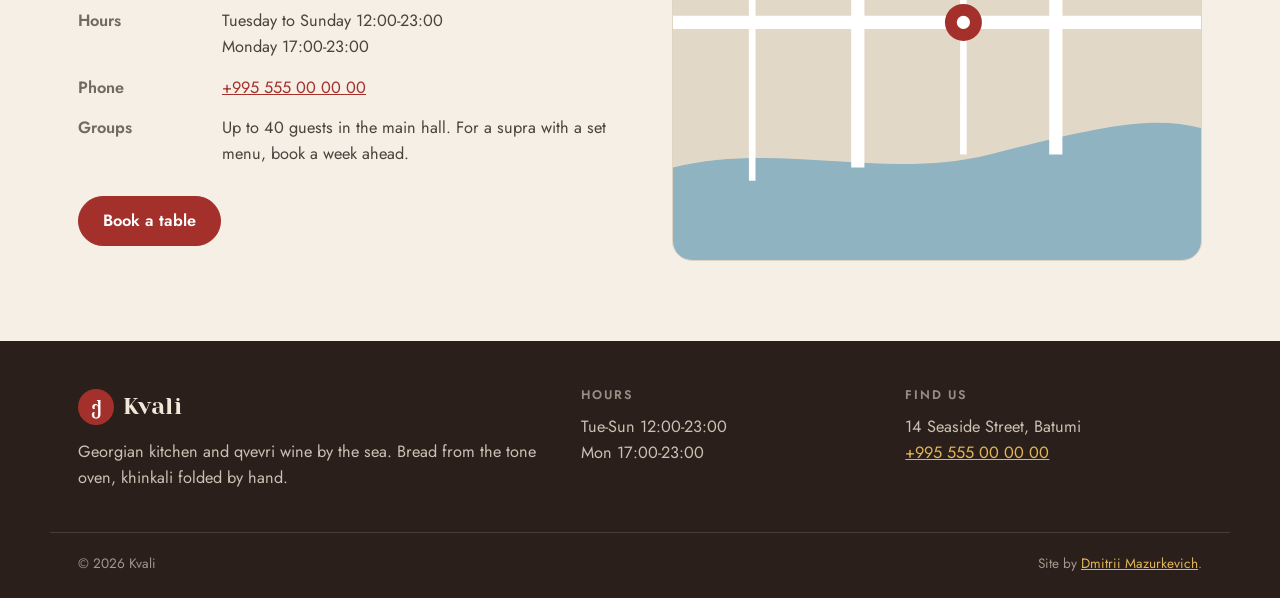
==== commit 7739f415: "Site files, README and preview" ====
--- a/index.html
+++ b/index.html
@@ -24,7 +24,7 @@
     var m = location.search.match(/[?&]lang=([a-z]{2})/i);
     if (m && langs.indexOf(m[1].toLowerCase()) > -1) lang = m[1].toLowerCase();
     if (!lang) { try { var s = localStorage.getItem('kv-lang'); if (langs.indexOf(s) > -1) lang = s; } catch (e) {} }
-    if (!lang) { var n = navigator.language || ''; lang = /^ru/i.test(n) ? 'ru' : /^ka/i.test(n) ? 'ka' : 'en'; }
+    if (!lang) { lang = 'en'; }
     d.setAttribute('data-lang', lang);
     if (lang !== 'en') { d.className += ' i18n-pending'; setTimeout(function () { d.classList.remove('i18n-pending'); }, 1200); }
   })();
@@ -143,11 +143,10 @@
   <div class="container">
     <h2 class="h2 mb" data-i18n="home.revTitle">Guests say</h2>
     <div class="reviews">
-      <blockquote class="review"><p data-i18n="home.r1">We came for one dinner and returned three times in a week. The adjaruli is the best we had in Batumi.</p><cite data-i18n="home.r1a">Anna, Tbilisi*</cite></blockquote>
-      <blockquote class="review"><p data-i18n="home.r2">The waiter knew which dishes were nut-free without checking. With a child with allergies that means a lot.</p><cite data-i18n="home.r2a">Olga, Almaty*</cite></blockquote>
-      <blockquote class="review"><p data-i18n="home.r3">Amber wine from the qvevri, khinkali and the sea outside. That is the whole review.</p><cite data-i18n="home.r3a">Mark, Berlin*</cite></blockquote>
+      <blockquote class="review"><p data-i18n="home.r1">We came for one dinner and returned three times in a week. The adjaruli is the best we had in Batumi.</p><cite data-i18n="home.r1a">Anna, Tbilisi</cite></blockquote>
+      <blockquote class="review"><p data-i18n="home.r2">The waiter knew which dishes were nut-free without checking. With a child with allergies that means a lot.</p><cite data-i18n="home.r2a">Olga, Almaty</cite></blockquote>
+      <blockquote class="review"><p data-i18n="home.r3">Amber wine from the qvevri, khinkali and the sea outside. That is the whole review.</p><cite data-i18n="home.r3a">Mark, Berlin</cite></blockquote>
     </div>
-    <p class="muted small" data-i18n="home.revNote">* Reviews on this demo site are examples.</p>
   </div>
 </section>
 
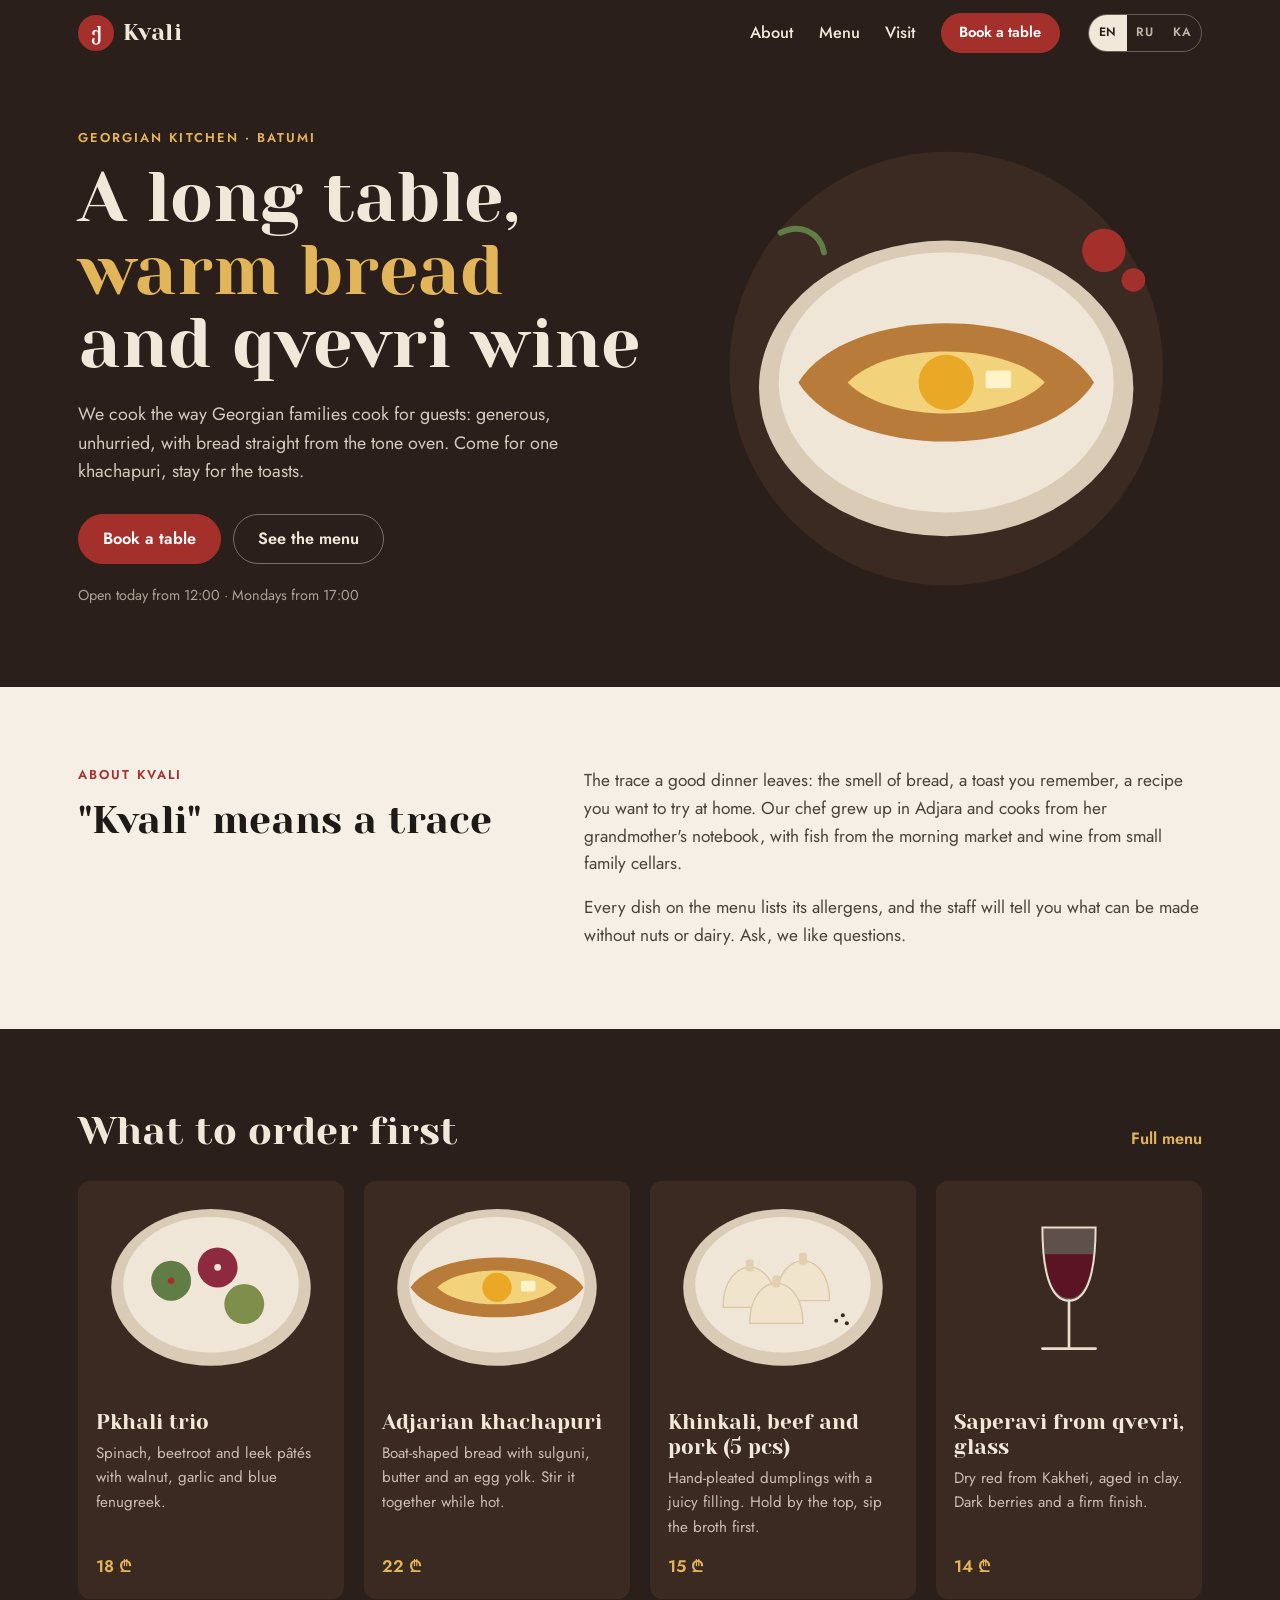
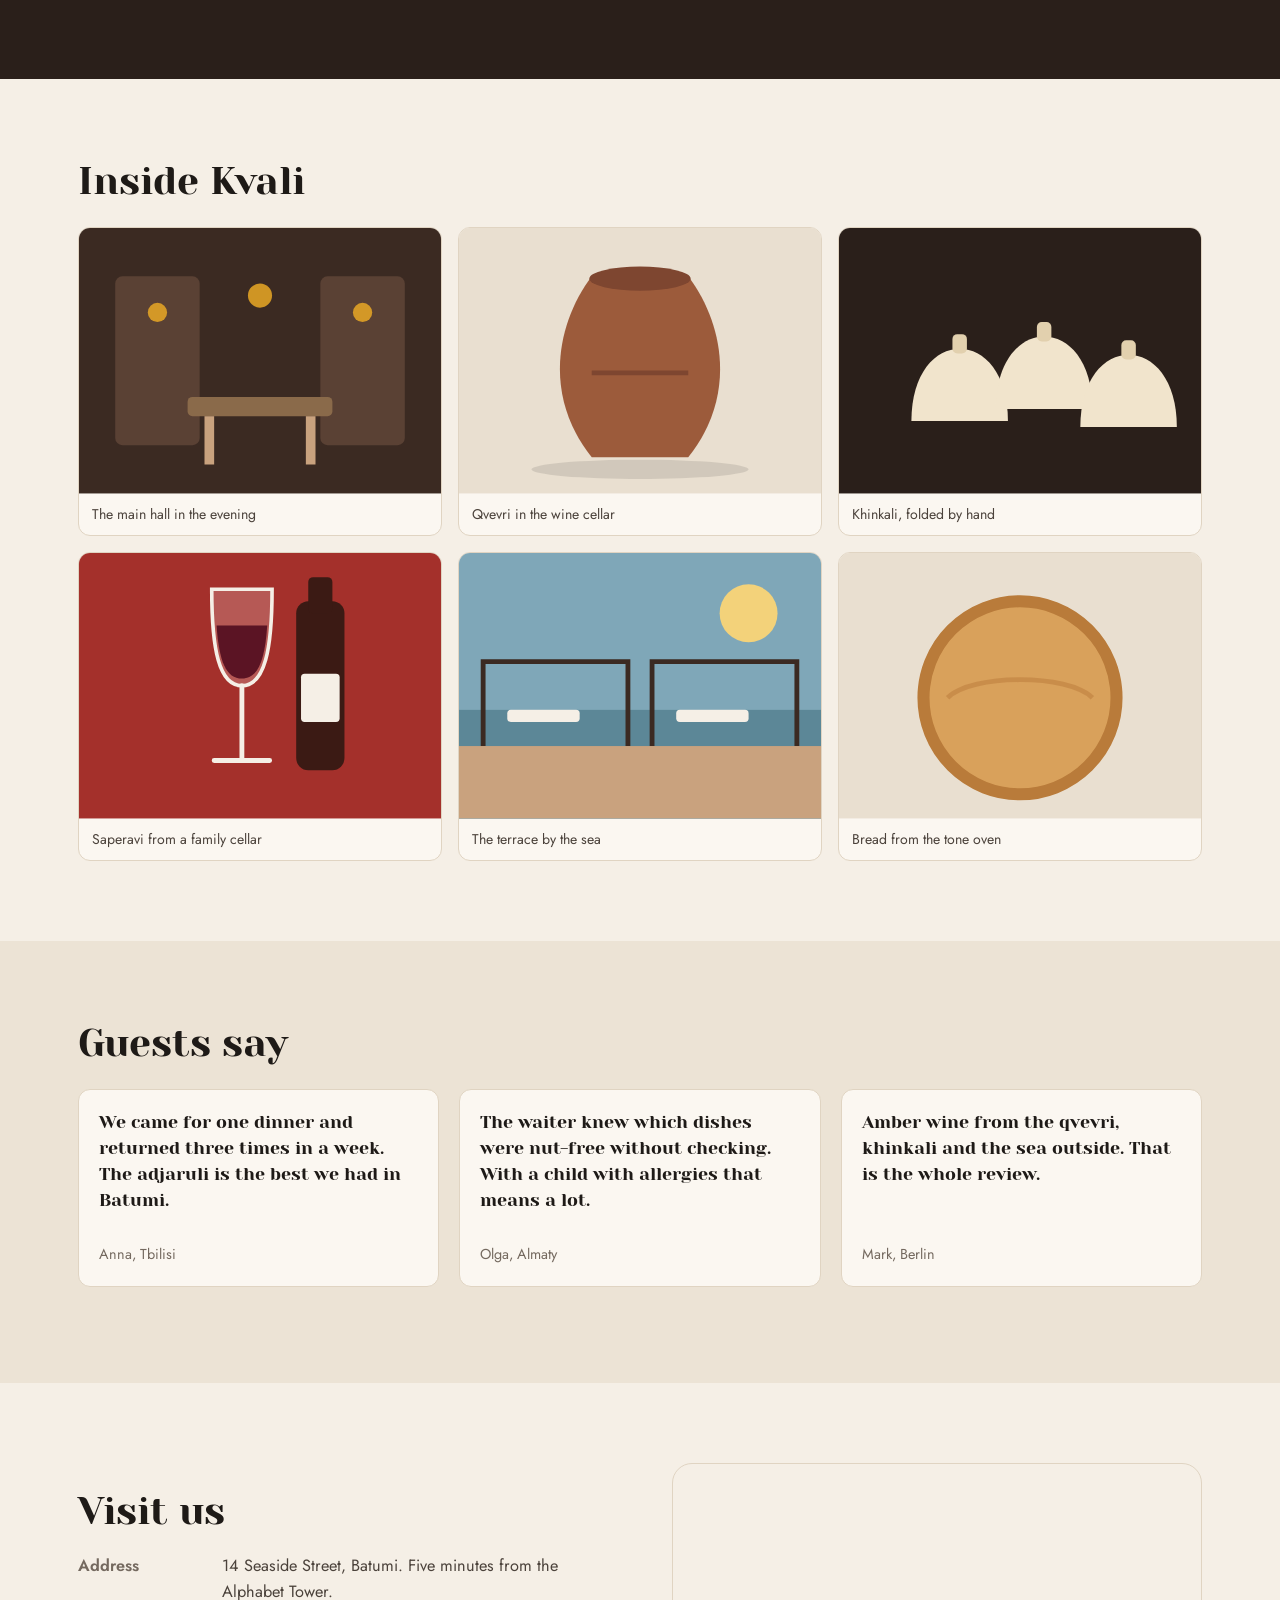
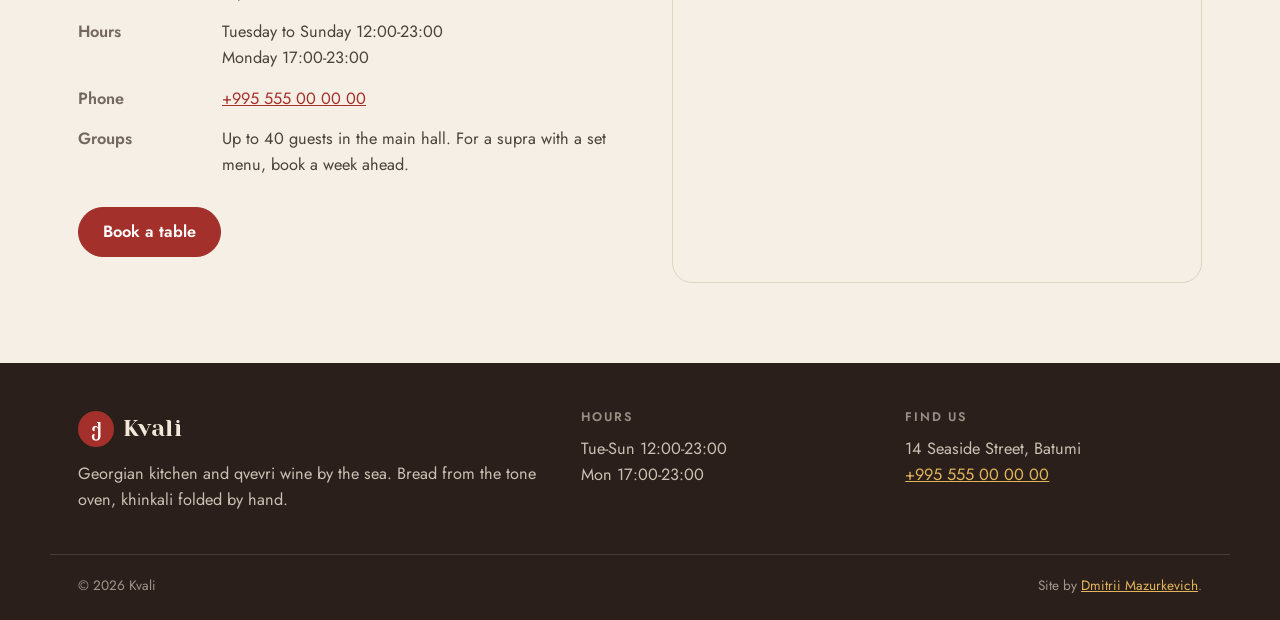
==== commit 4b1a81ac: "Site files, README and preview" ====
--- a/index.html
+++ b/index.html
@@ -162,9 +162,7 @@
       </dl>
       <a class="btn" href="booking.html" data-i18n="home.cta1">Book a table</a>
     </div>
-    <div class="map" aria-hidden="true">
-      <svg viewBox="0 0 400 300" xmlns="http://www.w3.org/2000/svg"><rect width="400" height="300" fill="#E2D8C8"/><path d="M0 230c80-20 160 10 240-10s120-30 160-20v100H0z" fill="#8FB3C1"/><g stroke="#FFFFFF" stroke-width="10" fill="none"><path d="M0 120h400M140 0v230M290 0v220"/></g><g stroke="#FFFFFF" stroke-width="5" fill="none"><path d="M0 60h400M60 0v240M220 0v220"/></g><circle cx="220" cy="120" r="14" fill="#A4302B"/><circle cx="220" cy="120" r="5" fill="#FFF"/></svg>
-    </div>
+    <div class="map"><iframe src="https://www.google.com/maps/embed?pb=!1m18!1m12!1m3!1d1500!2d41.6405!3d41.6556!2m3!1f0!2f0!3f0!3m2!1i1024!2i768!4f13.1!3m3!1m2!1s0x0%3A0x0!2zNDHCsDM5JzIwLjIiTiA0McKwMzgnMjUuOCJF!5e0!3m2!1sen!2sge!4v1795360003961!5m2!1sen!2sge" loading="lazy" referrerpolicy="no-referrer-when-downgrade" title="Map: Kvali, Batumi" allowfullscreen></iframe></div>
   </div>
 </section>
 </main>
@@ -186,7 +184,7 @@
   </div>
   <div class="container footer__bottom">
     <span>© 2026 Kvali</span>
-    <span data-i18n-html="foot.concept">Site by <a href="https://github.com/dmitrii-mazurkevich">Dmitrii Mazurkevich</a>.</span>
+    <span data-i18n-html="foot.concept">Site by <a href="https://dmitriiwebcraft.com">Dmitrii Mazurkevich</a>.</span>
   </div>
 </footer>
 
--- a/assets/css/style.css
+++ b/assets/css/style.css
@@ -278,3 +278,5 @@
 .logo--footer { margin-bottom: .9rem; }
 .footer__h { font: 600 .78rem/1 var(--font-sans); letter-spacing: .14em; text-transform: uppercase; color: rgba(242, 232, 218, .55); margin-bottom: .8rem; }
 .footer__bottom { display: flex; flex-wrap: wrap; justify-content: space-between; gap: .5rem 1rem; margin-top: 2.5rem; padding-top: 1.25rem; border-top: 1px solid rgba(242, 232, 218, .14); font-size: .85rem; color: rgba(242, 232, 218, .6); }
+
+.map iframe { display: block; width: 100%; height: 420px; min-height: 320px; border: 1px solid var(--line); border-radius: var(--r-lg); }
